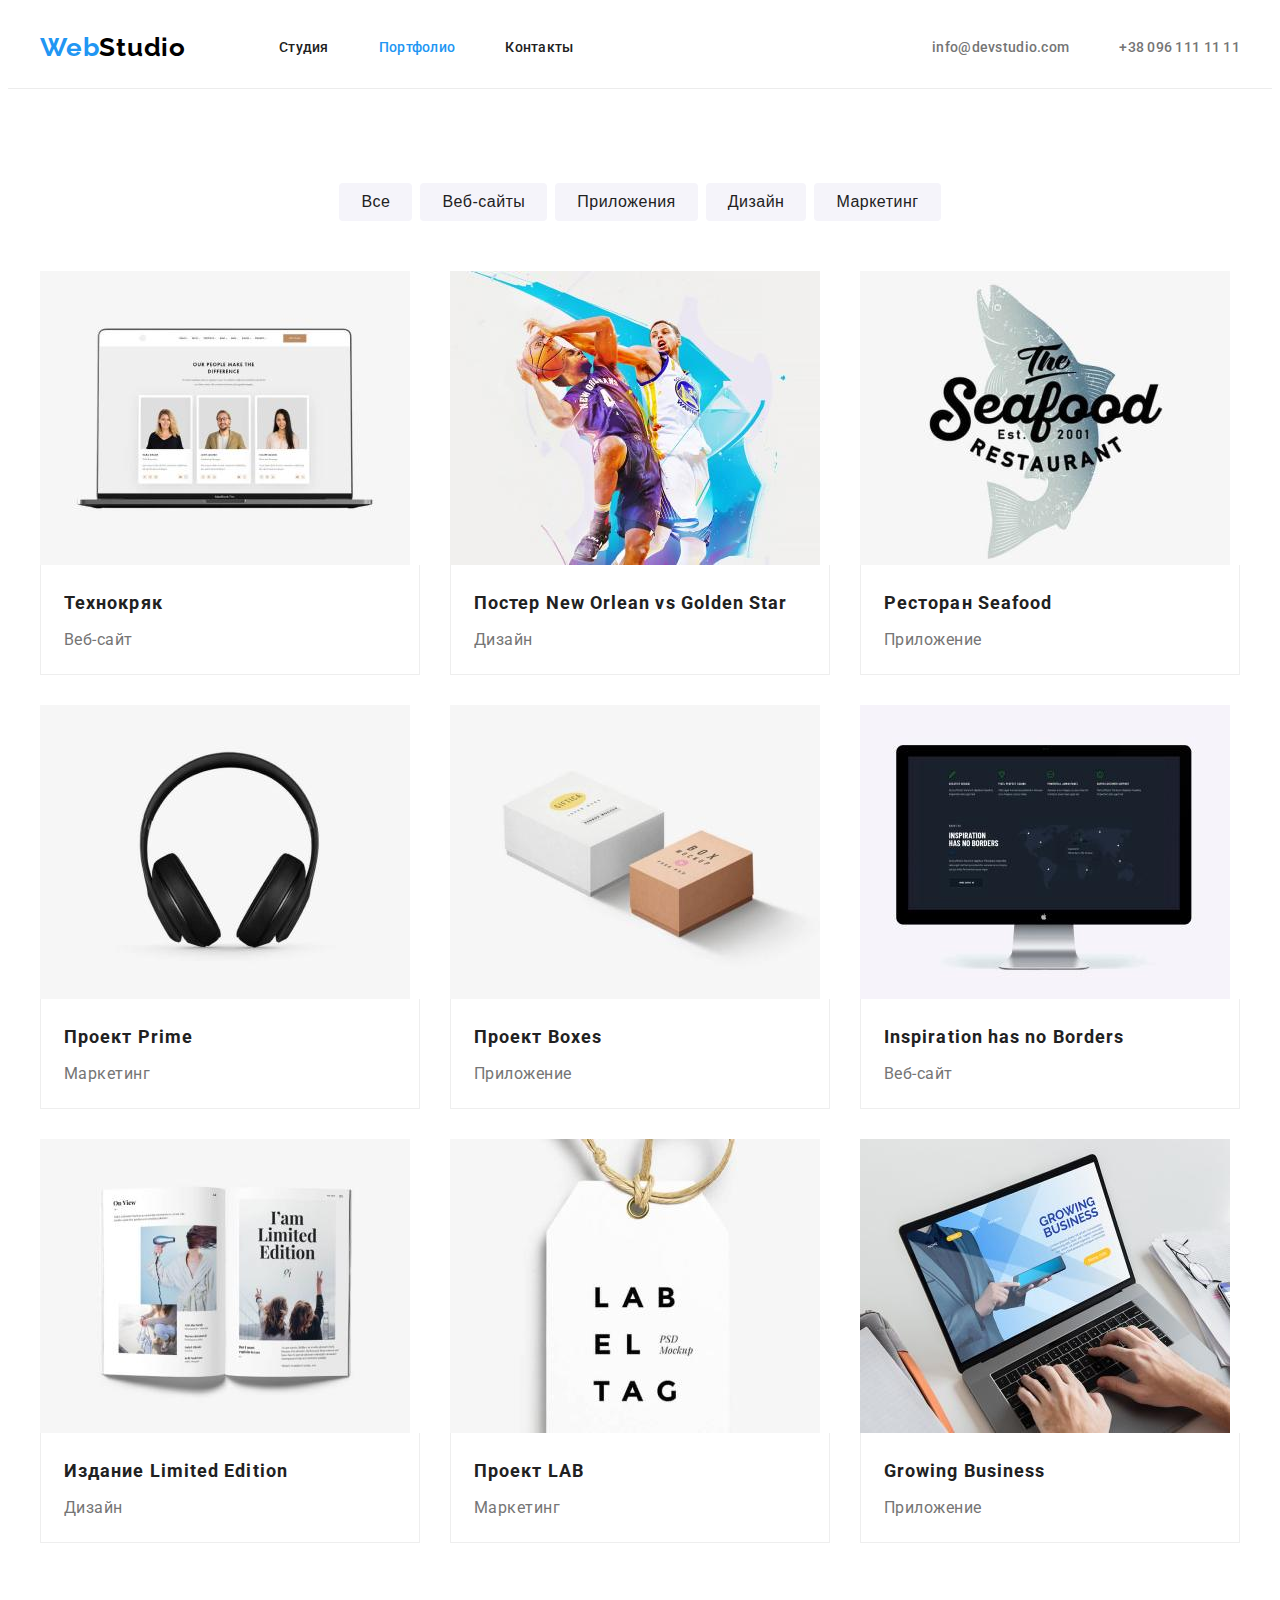
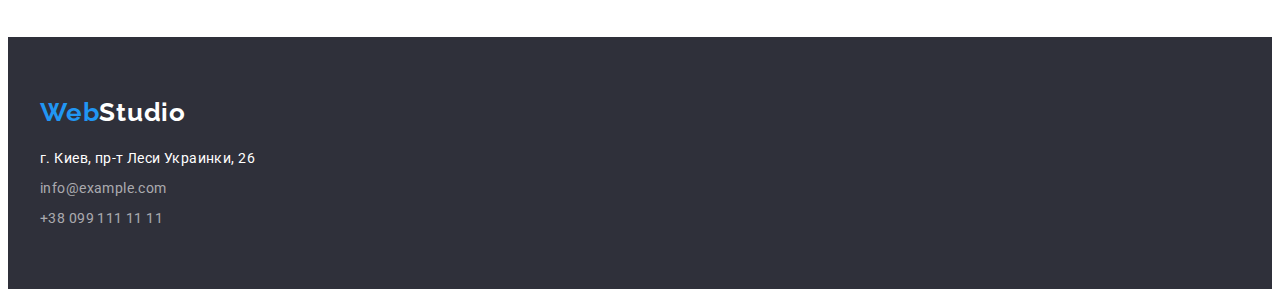
==== portfolio.html @ 8ece24b6 "Copies all files from repository goit-markup-hw-03 to repository goit-markup-hw-04" ====
<!DOCTYPE html>
<html lang="ru">
  <head>
    <meta charset="UTF-8" />
    <meta http-equiv="X-UA-Compatible" content="IE=edge" />
    <meta name="viewport" content="width=device-width, initial-scale=1.0" />
    <title>Портфолио</title>
    <link
      rel="stylesheet"
      href="https://cdnjs.cloudflare.com/ajax/libs/modern-normalize/1.0.0/modern-normalize.css"
      integrity="sha512-Zx6MlUMKSVJoQ+83OwhdILe8cSEsCzfqThJd7J/VA2UrK6Ctj85p+xzqfyuNXE5B1k25uUdmJ2OzItbBy9GHAQ=="
      crossorigin="anonymous"
    />
    <link rel="preconnect" href="https://fonts.gstatic.com" />
    <link
      href="https://fonts.googleapis.com/css2?family=Raleway:wght@700&family=Roboto:wght@400;500;700;900&display=swap"
      rel="stylesheet"
    />
    <link rel="stylesheet" href="./CSS/styles.css" />
  </head>
  <body>
    <!--Шапка страницы-->
    <header class="header">
      <div class="container">
        <a class="logo link" lang="en" href="./index.html"
          >Web<span class="logo-header-part">Studio</span></a
        >
        <nav class="site-nav">
          <ul class="list">
            <li class="list-item">
              <a class="link action" href="./index.html">Студия</a>
            </li>
            <li class="list-item">
              <a class="link action current" href="./portfolio.html"
                >Портфолио</a
              >
            </li>
            <li class="list-item">
              <a class="link action" href="">Контакты</a>
            </li>
          </ul>
        </nav>
        <ul class="list header-contacts">
          <li class="list-item">
            <a class="link action" href="mailto:info@devstudio.com"
              >info@devstudio.com</a
            >
          </li>
          <li class="list-item">
            <a class="link action" href="tel:+380961111111"
              >+38 096 111 11 11</a
            >
          </li>
        </ul>
      </div>
    </header>

    <main>
      <!-- Портфолио -->
      <section class="projects">
        <div class="container">
          <h1 class="visually-hidden">
            Проекты компании <span lang="en">Web Studio</span>
          </h1>
          <ul class="projects-filter list">
            <li class="filter-list-item">
              <button class="filter-btn" type="button">Все</button>
            </li>
            <li class="filter-list-item">
              <button class="filter-btn" type="button">Веб-сайты</button>
            </li>
            <li class="filter-list-item">
              <button class="filter-btn" type="button">Приложения</button>
            </li>
            <li class="filter-list-item">
              <button class="filter-btn" type="button">Дизайн</button>
            </li>
            <li class="filter-list-item">
              <button class="filter-btn" type="button">Маркетинг</button>
            </li>
          </ul>

          <ul class="projects-list list">
            <li class="projects-list-item">
              <a class="link" href="">
                <img
                  src="./images/portfolio/project-img-1.jpg"
                  alt="Страница сайта на экране ноутбука"
                  width="370"
                  height="294"
                />
                <div class="projects-item-thumb">
                  <h2 class="project-title">Технокряк</h2>
                  <p class="project-text">Веб-сайт</p>
                </div>
              </a>
            </li>
            <li class="projects-list-item">
              <a class="link" href="">
                <img
                  src="./images/portfolio/project-img-2.jpg"
                  alt="Два баскетболиста соперничают за мяч"
                  width="370"
                  height="294"
                />
                <div class="projects-item-thumb">
                  <h2 class="project-title">
                    Постер <span lang="en">New Orlean vs Golden Star</span>
                  </h2>
                  <p class="project-text">Дизайн</p>
                </div>
              </a>
            </li>
            <li class="projects-list-item">
              <a class="link" href="">
                <img
                  src="./images/portfolio/project-img-3.jpg"
                  alt="Логотип ресторана в виде рыбы"
                  width="370"
                  height="294"
                />
                <div class="projects-item-thumb">
                  <h2 class="project-title">
                    Ресторан <span lang="en">Seafood</span>
                  </h2>
                  <p class="project-text">Приложение</p>
                </div>
              </a>
            </li>
            <li class="projects-list-item">
              <a class="link" href="">
                <img
                  src="./images/portfolio/project-img-4.jpg"
                  alt="Наушники для прослушивания музыки"
                  width="370"
                  height="294"
                />
                <div class="projects-item-thumb">
                  <h2 class="project-title">
                    Проект <span lang="en">Prime</span>
                  </h2>
                  <p class="project-text">Маркетинг</p>
                </div>
              </a>
            </li>
            <li class="projects-list-item">
              <a class="link" href="">
                <img
                  src="./images/portfolio/project-img-5.jpg"
                  alt="Белая и коричневая коробки"
                  width="370"
                  height="294"
                />
                <div class="projects-item-thumb">
                  <h2 class="project-title">
                    Проект <span lang="en">Boxes</span>
                  </h2>
                  <p class="project-text">Приложение</p>
                </div>
              </a>
            </li>
            <li class="projects-list-item">
              <a class="link" href="">
                <img
                  src="./images/portfolio/project-img-6.jpg"
                  alt="Веб-сайт на экране монитора компьютера"
                  width="370"
                  height="294"
                />
                <div class="projects-item-thumb">
                  <h2 class="project-title" lang="en">
                    Inspiration has no Borders
                  </h2>
                  <p class="project-text">Веб-сайт</p>
                </div>
              </a>
            </li>
            <li class="projects-list-item">
              <a class="link" href="">
                <img
                  src="./images/portfolio/project-img-7.jpg"
                  alt="Разворот журнала"
                  width="370"
                  height="294"
                />
                <div class="projects-item-thumb">
                  <h2 class="project-title">
                    Издание <span lang="en">Limited Edition</span>
                  </h2>
                  <p class="project-text">Дизайн</p>
                </div>
              </a>
            </li>
            <li class="projects-list-item">
              <a class="link" href="">
                <img
                  src="./images/portfolio/project-img-8.jpg"
                  alt="Белая бирка с надписью LAB EL TAG"
                  width="370"
                  height="294"
                />
                <div class="projects-item-thumb">
                  <h2 class="project-title">
                    Проект <span lang="en">LAB</span>
                  </h2>
                  <p class="project-text">Маркетинг</p>
                </div>
              </a>
            </li>
            <li class="projects-list-item">
              <a class="link" href="">
                <img
                  src="./images/portfolio/project-img-9.jpg"
                  alt="Руки молодого человека на клавиатуре ноутбука"
                  width="370"
                  height="294"
                />
                <div class="projects-item-thumb">
                  <h2 class="project-title" lang="en">Growing Business</h2>
                  <p class="project-text">Приложение</p>
                </div>
              </a>
            </li>
          </ul>
        </div>
      </section>
    </main>

    <!--Подвал страницы-->
    <footer class="footer">
      <div class="container">
        <a class="logo link" href="./index.html"
          >Web<span class="logo-footer-part">Studio</span></a
        >
        <address class="address">
          <p class="address-text">г. Киев, пр-т Леси Украинки, 26</p>
          <ul class="list footer-contacts">
            <li class="item">
              <a class="link" href="mailto:info@example.com"
                >info@example.com</a
              >
            </li>
            <li class="item">
              <a class="link" href="tel:+380991111111">+38 099 111 11 11</a>
            </li>
          </ul>
        </address>
      </div>
    </footer>
  </body>
</html>
---- CSS/styles.css ----
:root {
  /* Паддинги секций */
  --section-pdg: 94px;

  /* Основной зазор */
  --primary-gap: 30px;

  /* Шрифты */
  --primary-font: 'Roboto', sans-serif;
  --secondary-font: 'Raleway', sans-serif;

  /* Фоны */
  --primary-bgc: #ffffff;
  --footer-bgc: #2f303a;
  /* Фон кнопок фильтра и фон секции команды*/
  --secondary-bgc: #f5f4fa;

  /* Заголовки h2-h3, текст кнопок фильтра, текст навигации в шапке */
  --main-title-color: #212121;

  /* Основной текст, контакты в шапке */
  --paragraph-color: #757575;

  /* Цвета логотипа */
  --primary-part-logo-color: #2196f3;
  --header-part-logo-color: #000000;
  --footer-part-logo-color: #ffffff;

  /* Состояние активности: ссылки (текст), кнопки фильтра (фон) */
  --action-color: #2196f3;

  /* Фон кнопки героя при наведении */
  --hero-btn-action-bgc: #188ce8;

  /* Почта и телефон в подвале */
  --fotter-contacts-color: rgba(255, 255, 255, 0.6);

  /* Рамка карточек проектов в портфолио */
  --project-border-color: #eeeeee;
}

body {
  font-family: var(--primary-font);
  background-color: var(--primary-bgc);
}

h1,
h2,
h3,
h4,
h5,
h6,
p {
  margin: 0;
}

ul,
ol {
  margin: 0;
  padding: 0;
}

img {
  display: block;
  max-width: 100%;
  height: auto;
}

.list {
  list-style: none;
}

.link {
  text-decoration: none;
}

.container {
  max-width: 1200px;
  padding-left: 15px;
  padding-right: 15px;
  margin: 0 auto;
}

/* ===========ЛОГО============= */
.logo {
  margin-right: 93px;
  padding: 24px 0;
  font-family: var(--secondary-font);
  font-size: 26px;
  line-height: 1.2;
  font-weight: 700;
  letter-spacing: 0.03em;
  color: #2196f3;
}

.logo-header-part {
  color: #000000;
}

.logo-footer-part {
  color: #ffffff;
}

.footer .logo {
  padding: 0;
  margin-right: 0;
}

/* =============КОНЕЦ ЛОГО============== */

/* ===============ШАПКА========================= */
.header {
  border-bottom: 1px solid #ececec;
}

.header .link {
  display: block;
}

.site-nav .link {
  padding: 32px 0;
}

.site-nav .link,
.header-contacts .link {
  font-weight: 500;
  font-size: 14px;
  line-height: 1.14;
  letter-spacing: 0.02em;
  color: #212121;
}

.header-contacts .link {
  color: #757575;
}

.action:hover,
.action:focus {
  color: var(--action-color);
}

.site-nav .current {
  color: var(--action-color);
}

.header .container {
  display: flex;
  align-items: center;
}

.site-nav .list {
  display: flex;
}

.header .list-item:not(:last-child) {
  margin-right: 50px;
}

.header-contacts {
  display: flex;
  margin-left: auto;
  align-items: center;
}

/* ===================КОНЕЦ ШАПКИ================== */

/* =================ГЕРОЙ===================== */
.hero {
  padding: 200px 0;
  background-color: var(--footer-bgc);
  text-align: center;
}

.hero-title {
  margin: 0 auto;
  width: 696px;
  margin-bottom: 30px;
  font-weight: 900;
  font-size: 44px;
  line-height: 1.363636363636364;
  text-transform: uppercase;
  letter-spacing: 0.06em;
  color: #ffffff;
}

.hero-btn {
  min-width: 200px;
  padding: 10px 32px;
  font-weight: 700;
  font-size: 16px;
  line-height: 1.875;
  text-align: center;
  letter-spacing: 0.06em;
  color: #ffffff;
  background-color: #2196f3;
  border: transparent;
  border-radius: 4px;
  cursor: pointer;
}

.action-btn:hover,
.action-btn:focus {
  background-color: var(--hero-btn-action-bgc);
}
/* ===============КОНЕЦ ГЕРОЯ=================== */

/* ================ПРЕИМУЩЕСТВА================ */
.advantages {
  padding: var(--section-pdg) 0;
}

/* Скрытый заголовок секции */
.visually-hidden {
  position: absolute !important;
  clip: rect(1px 1px 1px 1px); /* IE6 IE7 */
  clip: rect(1px 1px 1px 1px);
  padding: 0 !important;
  border: 0 !important;
  height: 1px !important;
  width: 1px !important;
  overflow: hidden;
}

.advantages-title {
  margin-bottom: 10px;
  font-weight: 700;
  font-size: 14px;
  line-height: 1.1721;
  letter-spacing: 0.03em;
  text-transform: uppercase;
  color: var(--main-title-color);
}

.advantages-text {
  font-weight: 400;
  font-size: 14px;
  line-height: 1.8;
  letter-spacing: 0.03em;
  color: var(--paragraph-color);
}

.advantages .list {
  display: flex;
  flex-wrap: wrap;
  justify-content: center;
  margin-top: calc(-1 * var(--primary-gap));
  margin-left: calc(-1 * var(--primary-gap));
}

.advantages-item {
  margin-top: var(--primary-gap);
  margin-left: var(--primary-gap);
  flex-basis: calc(100% / 4 - var(--primary-gap));
}

/* ==============КОНЕЦ ПРЕИМУЩЕСТВА=============== */

/* ============ВОЗМОЖНОСТИ и КОМАНДА==============*/
.abilities-title,
.team-title {
  margin-bottom: 50px;
  font-weight: 700;
  font-size: 36px;
  line-height: 1.17;
  text-align: center;
  letter-spacing: 0.03em;
  color: var(--main-title-color);
}

.abilities {
  padding: 0 0 var(--section-pdg);
}

.abilities-list {
  display: flex;
  flex-wrap: wrap;
  justify-content: center;
  margin-top: calc(-1 * var(--primary-gap));
  margin-left: calc(-1 * var(--primary-gap));
}

.abilities-item {
  margin-top: var(--primary-gap);
  margin-left: var(--primary-gap);
  flex-basis: calc(100% / 3 - var(--primary-gap));
}

.team {
  background-color: var(--secondary-bgc);
  padding: var(--section-pdg) 0;
}

.team-member,
.team-member-profesion {
  font-weight: 500;
  font-size: 16px;
  line-height: 1.19;
  text-align: center;
  letter-spacing: 0.03em;
  color: var(--main-title-color);
}

.team-member-profesion {
  font-weight: 400;
  color: var(--paragraph-color);
}

.team-title {
  margin-bottom: 50px;
}

.team .list {
  display: flex;
  flex-wrap: wrap;
  justify-content: center;
  margin-top: calc(-1 * var(--primary-gap));
  margin-left: calc(-1 * var(--primary-gap));
}

.team-item {
  margin-top: var(--primary-gap);
  margin-left: var(--primary-gap);
  flex-basis: calc(100% / 4 - var(--primary-gap));
  box-shadow: 0px 1px 3px rgba(0, 0, 0, 0.12), 0px 1px 1px rgba(0, 0, 0, 0.14),
    0px 2px 1px rgba(0, 0, 0, 0.2);
  border-radius: 0px 0px 4px 4px;
}

.team-item-thumb {
  padding: 30px 0;
}

.team-member {
  margin-bottom: 10px;
}

/* КОНЕЦ ВОЗМОЖНОСТИ и КОМАНДА */

/* ПОРТФОЛИО */
.filter-btn {
  font-weight: 500;
  font-size: 16px;
  line-height: 1.625;
  text-align: center;
  letter-spacing: 0.03em;
  color: #212121;
  background-color: var(--secondary-bgc);
  cursor: pointer;
}

.filter-btn:hover,
.filter-btn:focus {
  color: #ffffff;
  background-color: var(--action-color);
  box-shadow: 0px 3px 1px rgba(0, 0, 0, 0.1), 0px 1px 2px rgba(0, 0, 0, 0.08),
    0px 2px 2px rgba(0, 0, 0, 0.12);
}

.project-title {
  font-weight: 700;
  font-size: 18px;
  line-height: 2;
  letter-spacing: 0.06em;
  color: var(--main-title-color);
  margin-bottom: 4px;
}

.project-text {
  font-weight: 400;
  font-size: 16px;
  line-height: 1.875;
  letter-spacing: 0.03em;
  color: var(--paragraph-color);
}

.projects {
  padding: var(--section-pdg) 0;
}

.projects-filter {
  display: flex;
  justify-content: center;
  margin-bottom: 50px;
}

.filter-btn {
  padding: 6px 22px;
  border: none;
  border-radius: 4px;
}

.filter-list-item:not(:last-child) {
  margin-right: 8px;
}

.projects .link {
  display: block;
}

.projects-list {
  display: flex;
  flex-wrap: wrap;
  justify-content: center;
  margin-top: calc(-1 * (var(--primary-gap)));
  margin-left: calc(-1 * (var(--primary-gap)));
}

.projects-list-item {
  margin-top: 30px;
  margin-left: 30px;
  flex-basis: calc(100% / 3 - var(--primary-gap));
}

.projects-item-thumb {
  padding: 20px 23px 19px;
  border: 1px solid #eeeeee;
  border-top: none;
}

/* КОНЕЦ ПОРТФОЛИО */

/* ПОДВАЛ */
.footer {
  background-color: var(--footer-bgc);
  padding: 60px 0;
}

.footer .logo {
  display: block;
  margin-bottom: 20px;
}

.address-text,
.footer-contacts .item {
  margin-bottom: 9px;
}

.footer-contacts .item:last-child {
  margin-bottom: 0px;
}

.address {
  font-weight: 400;
  font-style: normal;
  font-size: 14px;
  line-height: 1.5;
  letter-spacing: 0.03em;
  color: #ffffff;
}

.address .link {
  color: rgba(255, 255, 255, 0.6);
}
/* КОНЕЦ ПОДВАЛА */
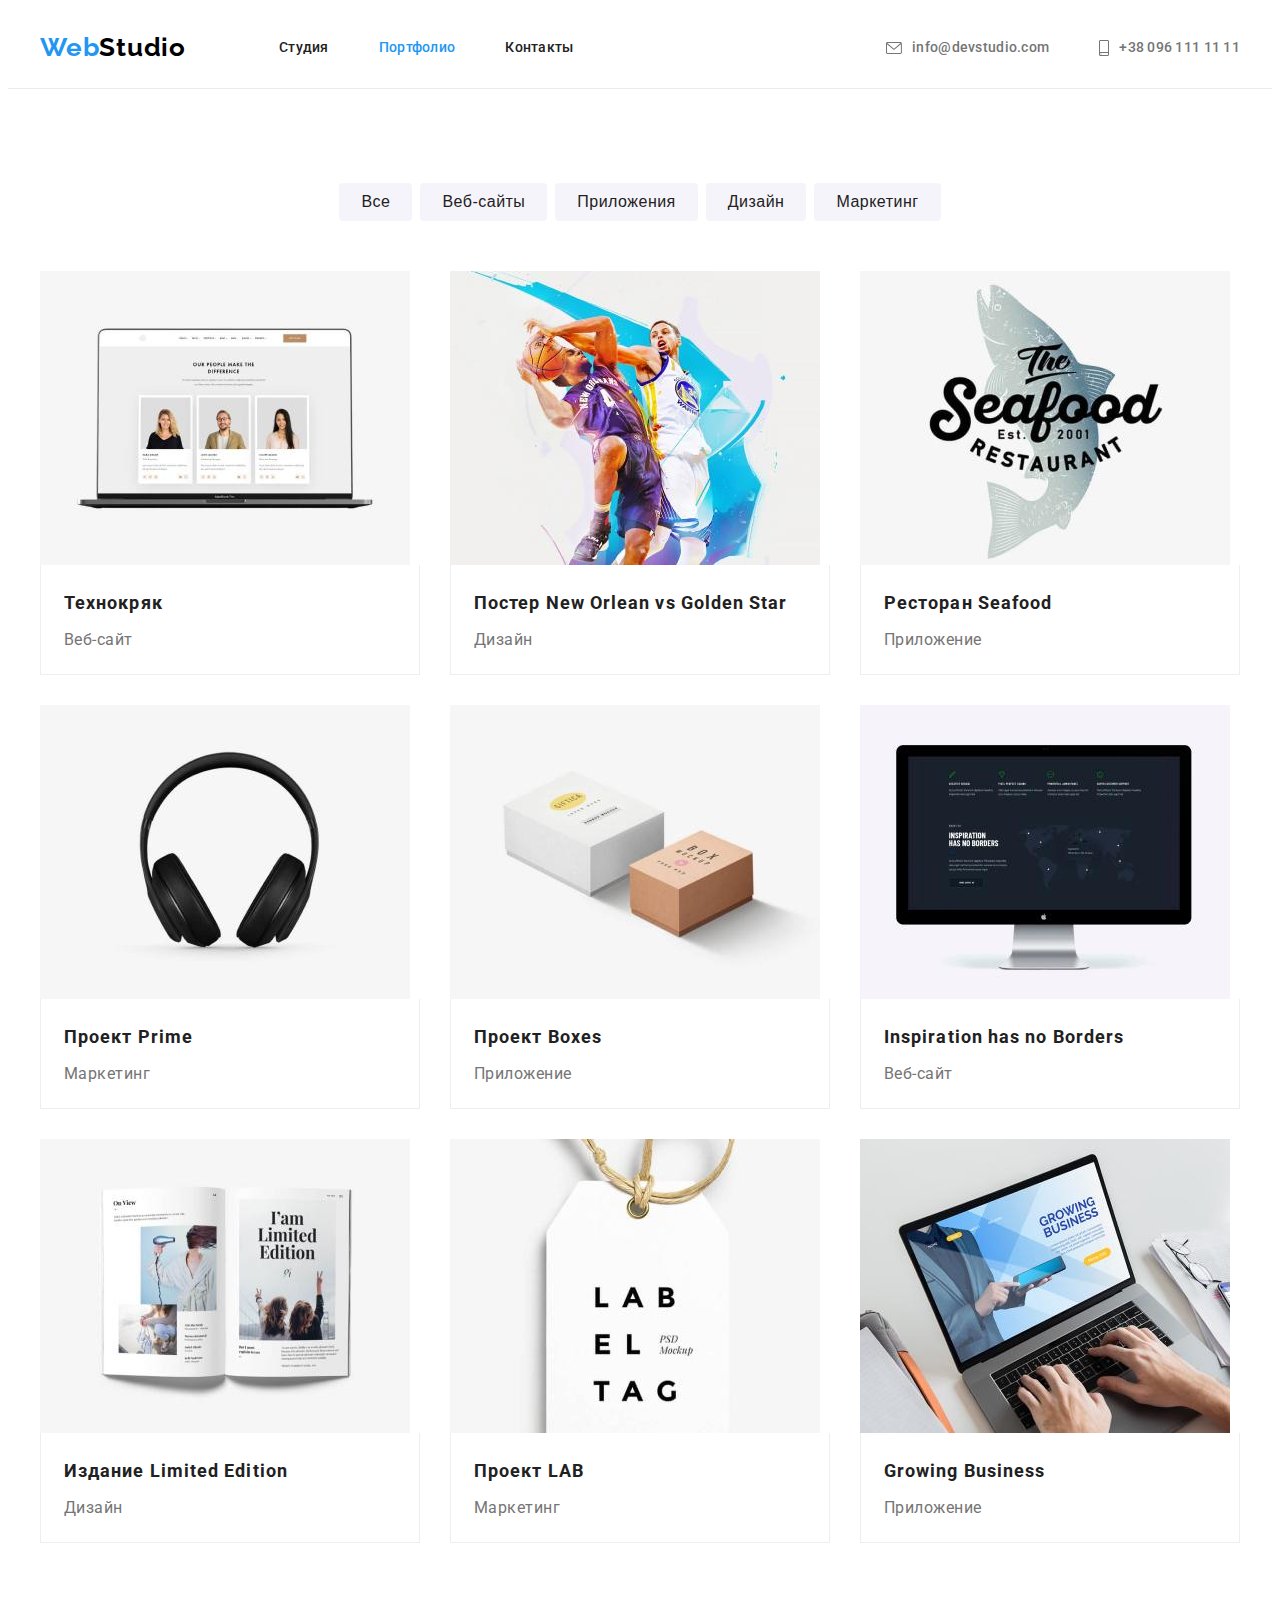
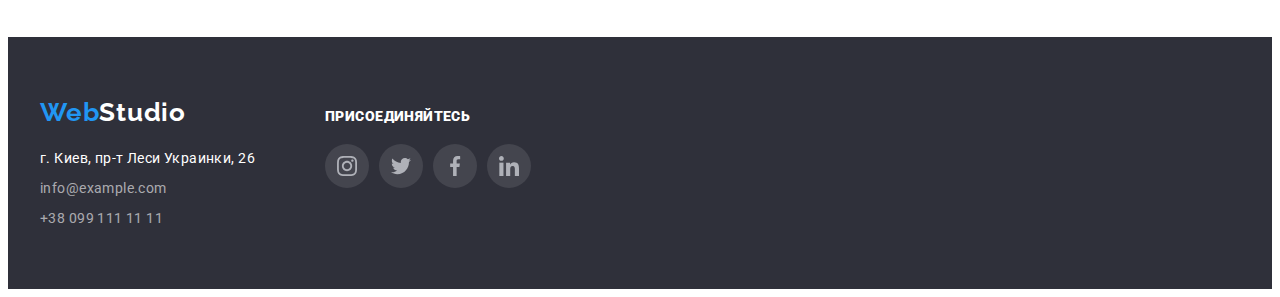
==== commit 3dcac8b3: "Added all icons and section of regular client" ====
--- a/portfolio.html
+++ b/portfolio.html
@@ -42,13 +42,19 @@
         </nav>
         <ul class="list header-contacts">
           <li class="list-item">
-            <a class="link action" href="mailto:info@devstudio.com"
-              >info@devstudio.com</a
+            <a class="link action" href="mailto:info@devstudio.com">
+              <svg class="contacts-icon" width="16" height="12">
+                <use href="./images/sprite.svg#icon-mail"></use>
+              </svg>
+              info@devstudio.com</a
             >
           </li>
           <li class="list-item">
-            <a class="link action" href="tel:+380961111111"
-              >+38 096 111 11 11</a
+            <a class="link action" href="tel:+380961111111">
+              <svg class="contacts-icon" width="10" height="16">
+                <use href="./images/sprite.svg#icon-smartphone"></use>
+              </svg>
+              +38 096 111 11 11</a
             >
           </li>
         </ul>
@@ -229,22 +235,57 @@
     <!--Подвал страницы-->
     <footer class="footer">
       <div class="container">
-        <a class="logo link" href="./index.html"
-          >Web<span class="logo-footer-part">Studio</span></a
-        >
-        <address class="address">
-          <p class="address-text">г. Киев, пр-т Леси Украинки, 26</p>
-          <ul class="list footer-contacts">
-            <li class="item">
-              <a class="link" href="mailto:info@example.com"
-                >info@example.com</a
-              >
-            </li>
-            <li class="item">
-              <a class="link" href="tel:+380991111111">+38 099 111 11 11</a>
-            </li>
-          </ul>
-        </address>
+        <div>
+          <a class="logo link" href="./index.html"
+            >Web<span class="logo-footer-part">Studio</span></a
+          >
+          <address class="address">
+            <p class="address-text">г. Киев, пр-т Леси Украинки, 26</p>
+            <ul class="list footer-contacts">
+              <li class="item">
+                <a class="link" href="mailto:info@example.com"
+                  >info@example.com</a
+                >
+              </li>
+              <li class="item">
+                <a class="link" href="tel:+380991111111">+38 099 111 11 11</a>
+              </li>
+            </ul>
+          </address>
+        </div>
+        <div class="join-part">
+          <p class="join-text"><strong>присоединяйтесь</strong></p>
+          <ul class="list list-social-link">
+            <li class="item">
+              <a class="link" href="">
+                <svg class="social-icon">
+                  <use href="./images/sprite.svg#icon-instagram"></use>
+                </svg>
+              </a>
+            </li>
+            <li class="item">
+              <a class="link" href="">
+                <svg class="social-icon">
+                  <use href="./images/sprite.svg#icon-twitter"></use>
+                </svg>
+              </a>
+            </li>
+            <li class="item">
+              <a href="" class="link">
+                <svg class="social-icon">
+                  <use href="./images/sprite.svg#icon-facebook"></use>
+                </svg>
+              </a>
+            </li>
+            <li class="item">
+              <a href="" class="link">
+                <svg class="social-icon">
+                  <use href="./images/sprite.svg#icon-linkedin"></use>
+                </svg>
+              </a>
+            </li>
+          </ul>
+        </div>
       </div>
     </footer>
   </body>
--- a/CSS/styles.css
+++ b/CSS/styles.css
@@ -131,7 +131,15 @@
 }
 
 .header-contacts .link {
+  padding: 5px 0;
   color: #757575;
+  display: flex;
+  align-items: center;
+}
+
+.contacts-icon {
+  fill: currentColor;
+  margin-right: 10px;
 }
 
 .action:hover,
@@ -166,8 +174,15 @@
 
 /* =================ГЕРОЙ===================== */
 .hero {
+  max-width: 1600px;
   padding: 200px 0;
-  background-color: var(--footer-bgc);
+  margin: 0 auto;
+  background-color: #c4c4c4;
+  background-image: linear-gradient(
+      rgba(47, 48, 58, 0.4),
+      rgba(47, 48, 58, 0.4)
+    ),
+    url(../images/hero.jpg);
   text-align: center;
 }
 
@@ -221,6 +236,22 @@
   overflow: hidden;
 }
 
+.advantages-icon-box {
+  display: flex;
+  justify-content: center;
+  align-items: center;
+  width: 270px;
+  height: 120px;
+  margin: 0 auto 30px;
+  background-color: var(--secondary-bgc);
+  border-radius: 4px;
+}
+
+.advantages-icon {
+  width: 70px;
+  height: 70px;
+}
+
 .advantages-title {
   margin-bottom: 10px;
   font-weight: 700;
@@ -257,7 +288,8 @@
 
 /* ============ВОЗМОЖНОСТИ и КОМАНДА==============*/
 .abilities-title,
-.team-title {
+.team-title,
+.regular-customers-title {
   margin-bottom: 50px;
   font-weight: 700;
   font-size: 36px;
@@ -303,13 +335,14 @@
 .team-member-profesion {
   font-weight: 400;
   color: var(--paragraph-color);
+  margin-bottom: 16px;
 }
 
 .team-title {
   margin-bottom: 50px;
 }
 
-.team .list {
+.team .team-list {
   display: flex;
   flex-wrap: wrap;
   justify-content: center;
@@ -334,7 +367,105 @@
   margin-bottom: 10px;
 }
 
+.social-icon {
+  width: 20px;
+  height: 20px;
+}
+
+.list-social-link {
+  display: flex;
+  justify-content: center;
+  align-items: center;
+}
+
+.list-social-link .link {
+  width: 44px;
+  height: 44px;
+  display: flex;
+  justify-content: center;
+  align-items: center;
+  background-color: transparent;
+  border-radius: 50%;
+  fill: #afb1b8;
+}
+
+.list-social-link .link:hover,
+.list-social-link .link:focus {
+  background-color: var(--action-color);
+  color: #ffffff;
+  fill: currentColor;
+}
+
+.list-social-link > .item:not(:last-child) {
+  margin-right: 10px;
+}
+
 /* КОНЕЦ ВОЗМОЖНОСТИ и КОМАНДА */
+
+/* ПОСТОЯННЫЕ КЛИЕНТЫ */
+.regular-customers {
+  padding: 94px 0;
+}
+
+.regular-customers-item > .link {
+  display: block;
+  /* padding: 25px 35px; */
+  fill: #afb1b8;
+}
+
+.first-link {
+  padding: 21px 64px;
+}
+
+.second-link {
+  padding: 20px 66px;
+}
+
+.third-link {
+  padding: 25px 65px;
+}
+
+.fourth-link {
+  padding: 25px 46px;
+}
+
+.fifth-link {
+  padding: 23px 56px;
+}
+
+.sixth-link {
+  padding: 23px 42px;
+}
+
+.regular-customers-list {
+  display: flex;
+  flex-wrap: wrap;
+  margin-top: calc(-1 * (var(--primary-gap)));
+  margin-left: calc(-1 * (var(--primary-gap)));
+}
+
+.regular-customers-item {
+  display: flex;
+  justify-content: center;
+  align-items: center;
+  border: 1px solid #afb1b8;
+  border-radius: 4px;
+  margin-top: var(--primary-gap);
+  margin-left: var(--primary-gap);
+  width: 170px;
+  height: 90px;
+}
+
+.regular-customers-item > .action:hover,
+.regular-customers-item > .action:focus,
+.regular-customers-item:hover,
+.regular-customers-item:focus {
+  color: var(--action-color);
+  border-color: var(--action-color);
+  fill: currentColor;
+}
+
+/* КОНЕЦ ПОСТОЯННЫЕ КЛИЕНТЫ */
 
 /* ПОРТФОЛИО */
 .filter-btn {
@@ -417,6 +548,11 @@
   border-top: none;
 }
 
+.projects-list-item:hover,
+.projects-list-item:focus {
+  box-shadow: 0px 1px 1px rgba(0, 0, 0, 0.12), 0px 4px 4px rgba(0, 0, 0, 0.06),
+    1px 4px 6px rgba(0, 0, 0, 0.16);
+}
 /* КОНЕЦ ПОРТФОЛИО */
 
 /* ПОДВАЛ */
@@ -451,4 +587,28 @@
 .address .link {
   color: rgba(255, 255, 255, 0.6);
 }
+
+.footer .container {
+  display: flex;
+  align-items: baseline;
+}
+
+.join-part {
+  margin-left: 70px;
+}
+
+.join-text {
+  margin-bottom: 20px;
+  font-weight: 700;
+  font-size: 14px;
+  line-height: 1.1721;
+  letter-spacing: 0.03em;
+  text-transform: uppercase;
+  color: #ffffff;
+}
+
+.join-part .item {
+  background-color: rgba(255, 255, 255, 0.1);
+  border-radius: 50%;
+}
 /* КОНЕЦ ПОДВАЛА */
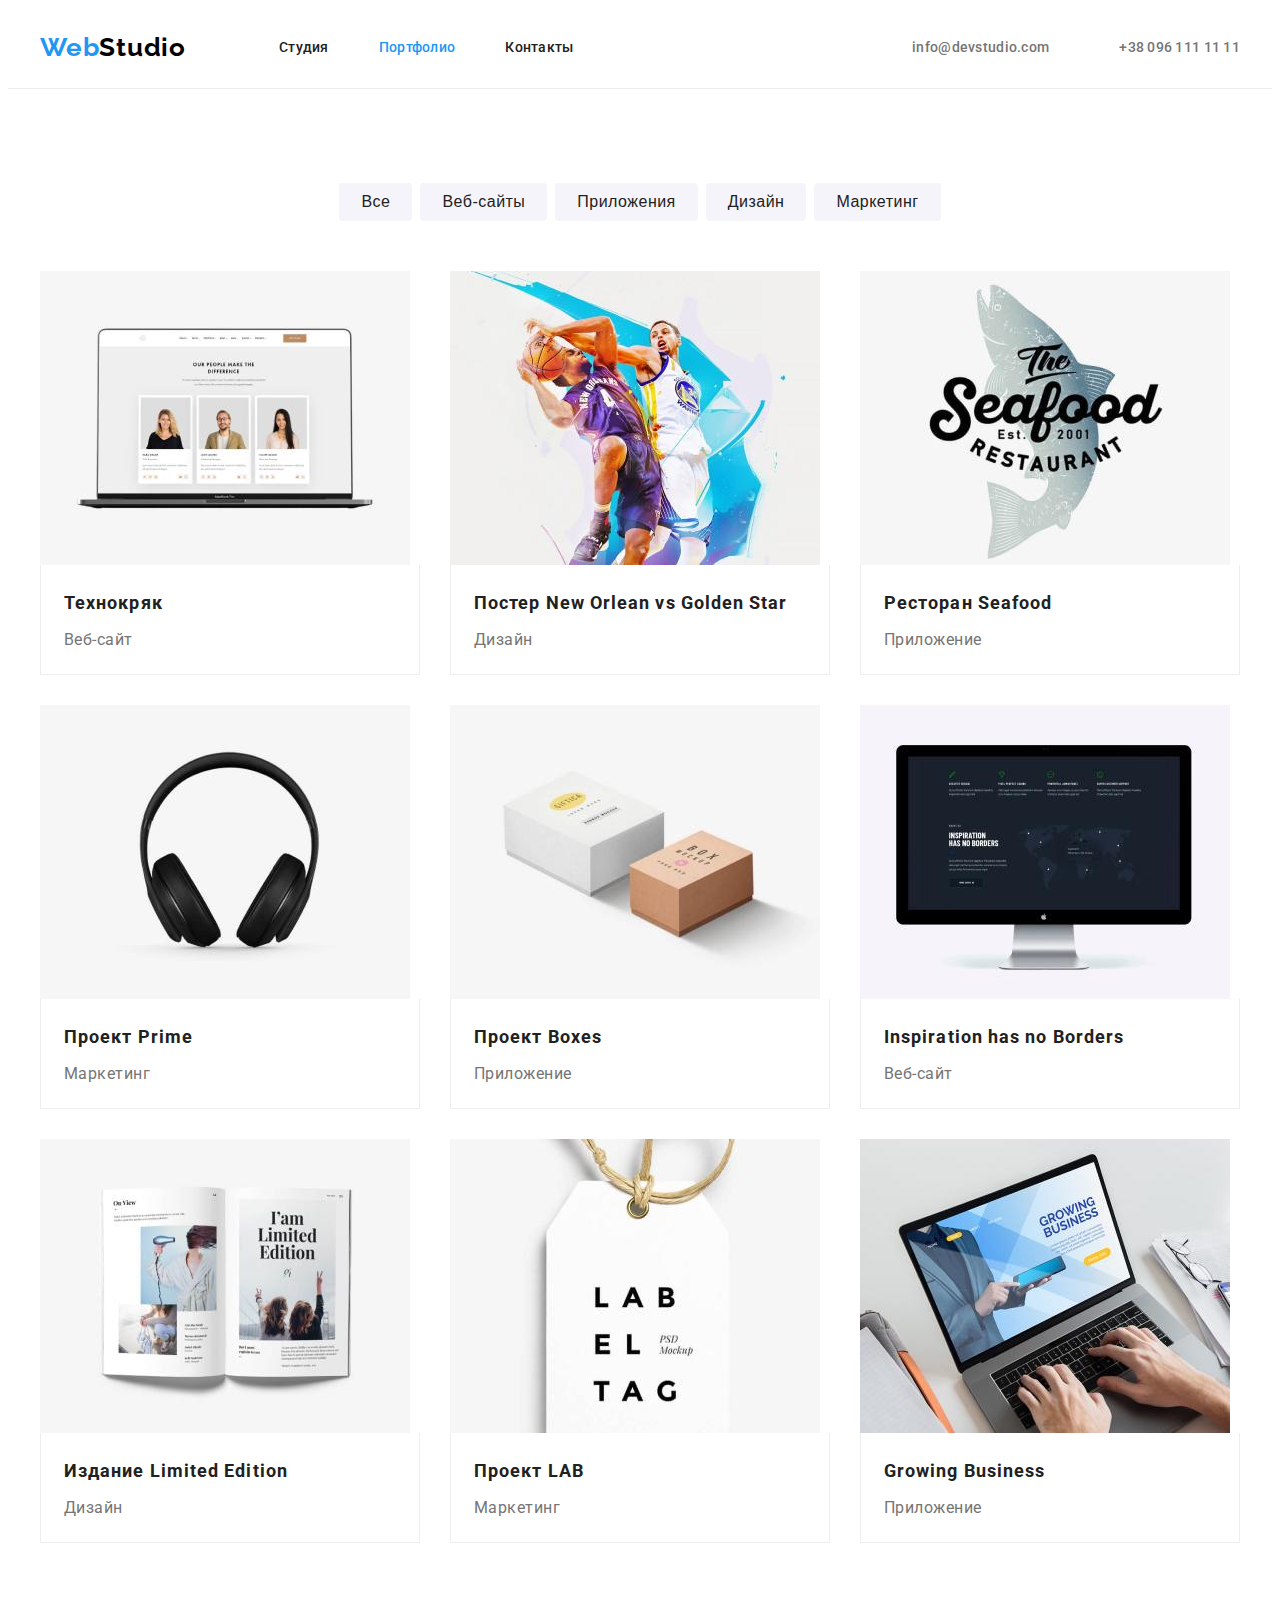
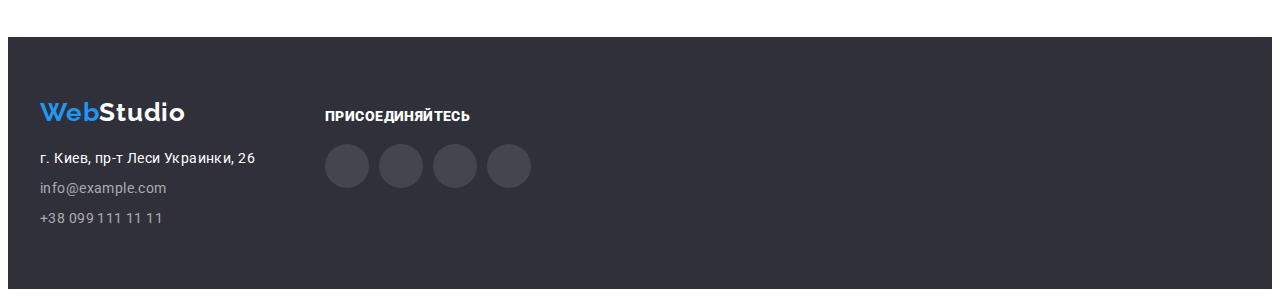
==== commit c41e52bf: "Rename file svg and correct all paths for him" ====
--- a/portfolio.html
+++ b/portfolio.html
@@ -44,7 +44,7 @@
           <li class="list-item">
             <a class="link action" href="mailto:info@devstudio.com">
               <svg class="contacts-icon" width="16" height="12">
-                <use href="./images/sprite.svg#icon-mail"></use>
+                <use href="./images/icons.svg#icon-mail"></use>
               </svg>
               info@devstudio.com</a
             >
@@ -52,7 +52,7 @@
           <li class="list-item">
             <a class="link action" href="tel:+380961111111">
               <svg class="contacts-icon" width="10" height="16">
-                <use href="./images/sprite.svg#icon-smartphone"></use>
+                <use href="./images/icons.svg#icon-smartphone"></use>
               </svg>
               +38 096 111 11 11</a
             >
@@ -258,29 +258,29 @@
           <ul class="list list-social-link">
             <li class="item">
               <a class="link" href="">
-                <svg class="social-icon">
-                  <use href="./images/sprite.svg#icon-instagram"></use>
-                </svg>
-              </a>
-            </li>
-            <li class="item">
-              <a class="link" href="">
-                <svg class="social-icon">
-                  <use href="./images/sprite.svg#icon-twitter"></use>
+                <svg class="social-icon" width="20" height="20">
+                  <use href="./images/icons.svg#icon-instagram"></use>
+                </svg>
+              </a>
+            </li>
+            <li class="item">
+              <a class="link" href="">
+                <svg class="social-icon" width="20" height="20">
+                  <use href="./images/icons.svg#icon-twitter"></use>
                 </svg>
               </a>
             </li>
             <li class="item">
               <a href="" class="link">
-                <svg class="social-icon">
-                  <use href="./images/sprite.svg#icon-facebook"></use>
+                <svg class="social-icon" width="20" height="20">
+                  <use href="./images/icons.svg#icon-facebook"></use>
                 </svg>
               </a>
             </li>
             <li class="item">
               <a href="" class="link">
-                <svg class="social-icon">
-                  <use href="./images/sprite.svg#icon-linkedin"></use>
+                <svg class="social-icon" width="20" height="20">
+                  <use href="./images/icons.svg#icon-linkedin"></use>
                 </svg>
               </a>
             </li>
--- a/CSS/styles.css
+++ b/CSS/styles.css
@@ -409,7 +409,6 @@
 
 .regular-customers-item > .link {
   display: block;
-  /* padding: 25px 35px; */
   fill: #afb1b8;
 }
 
